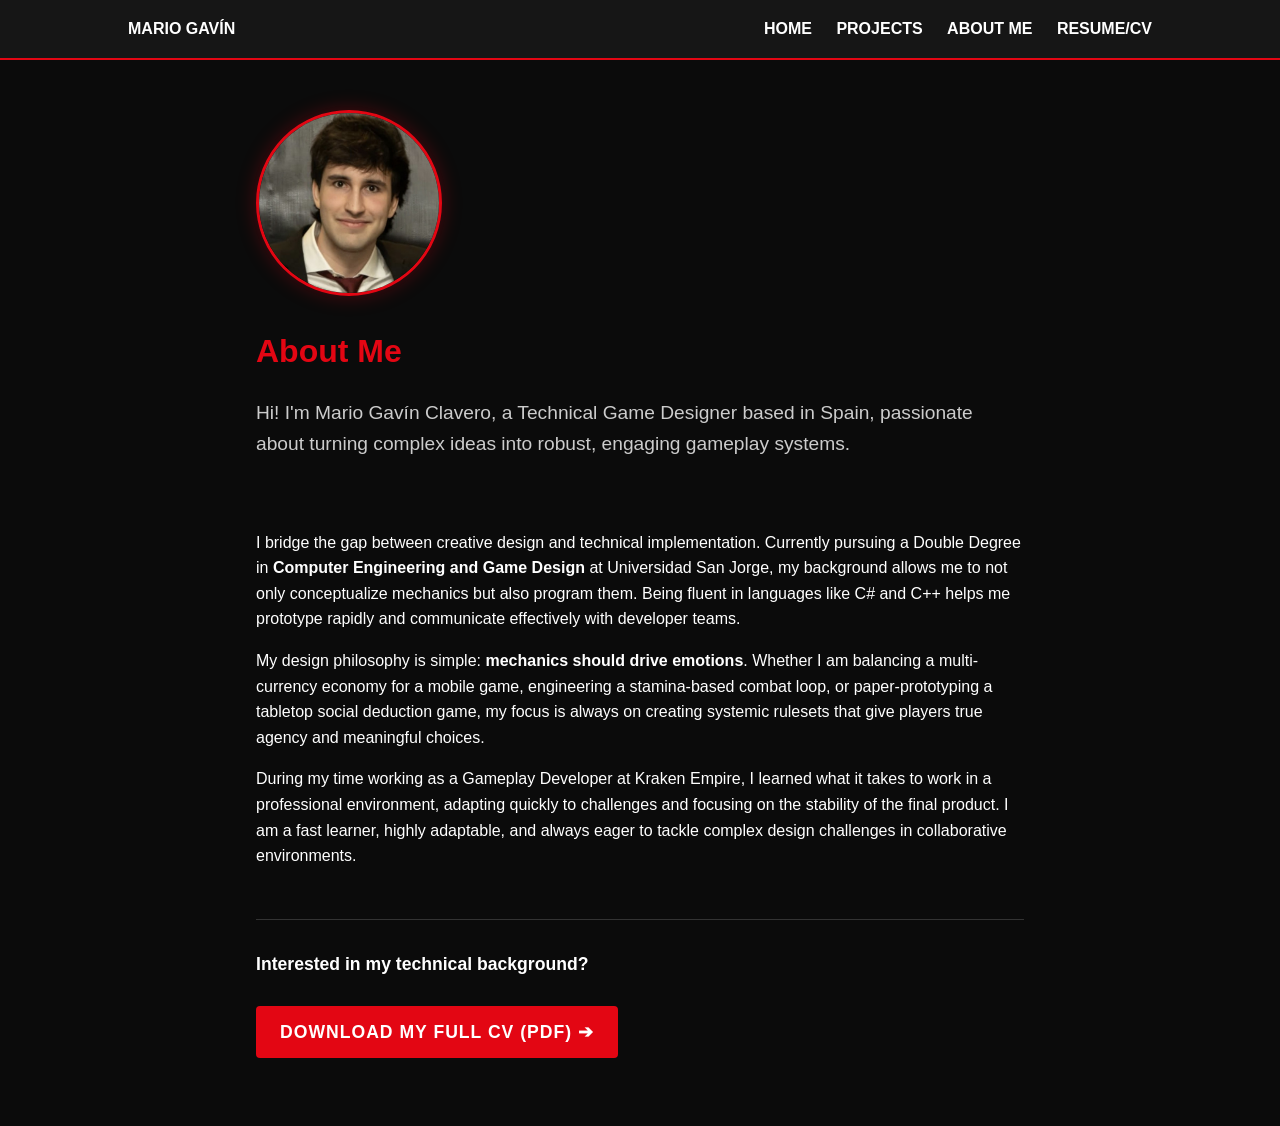
==== about.html @ c576b846 "todo" ====
<!DOCTYPE html>
<html lang="en">
<head>
    <meta charset="UTF-8">
    <title>About Me | Mario Gavín Clavero</title>
    <style>
        body { background: #0b0b0b; color: #fff; font-family: 'Inter', sans-serif; margin: 0; line-height: 1.6; }
        nav { background: #161616; padding: 1rem 10%; display: flex; justify-content: space-between; border-bottom: 2px solid #e30613; }
        nav a { color: #fff; text-decoration: none; margin-left: 20px; text-transform: uppercase; font-weight: bold; }
        .container { padding: 50px 20%; }
        h1 { color: #e30613; margin-top: 0; }
        .intro-text { font-size: 1.2rem; color: #ccc; margin-bottom: 30px; }
        @media (max-width: 768px) { .container { padding: 30px 10%; } }
    </style>
</head>
<body>
    <nav>
        <div class="logo" style="font-weight: bold;">MARIO GAVÍN</div>
        <div>
            <a href="index.html">Home</a>
            <a href="projects.html">Projects</a>
            <a href="about.html">About Me</a>
            <a href="cv.html">Resume/CV</a>
        </div>
    </nav>
    <div class="container">
        
        <div style="display: flex; align-items: center; gap: 30px; margin-bottom: 40px; flex-wrap: wrap;">
            <img src="Resources/MarioPhoto.jpg" alt="Mario Gavín Clavero" style="width: 180px; height: 180px; border-radius: 50%; object-fit: cover; border: 3px solid #e30613; box-shadow: 0 0 20px rgba(227, 6, 19, 0.3);">
            <div>
                <h1>About Me</h1>
                <p class="intro-text">Hi! I'm Mario Gavín Clavero, a Technical Game Designer based in Spain, passionate about turning complex ideas into robust, engaging gameplay systems.</p>
            </div>
        </div>
        
        <p>I bridge the gap between creative design and technical implementation. Currently pursuing a Double Degree in <strong>Computer Engineering and Game Design</strong> at Universidad San Jorge, my background allows me to not only conceptualize mechanics but also program them. Being fluent in languages like C# and C++ helps me prototype rapidly and communicate effectively with developer teams.</p>
        
        <p>My design philosophy is simple: <strong>mechanics should drive emotions</strong>. Whether I am balancing a multi-currency economy for a mobile game, engineering a stamina-based combat loop, or paper-prototyping a tabletop social deduction game, my focus is always on creating systemic rulesets that give players true agency and meaningful choices.</p>
        
        <p>During my time working as a Gameplay Developer at Kraken Empire, I learned what it takes to work in a professional environment, adapting quickly to challenges and focusing on the stability of the final product. I am a fast learner, highly adaptable, and always eager to tackle complex design challenges in collaborative environments.</p>

        <p style="margin-top: 50px; border-top: 1px solid #333; padding-top: 30px; font-size: 1.1rem;">
            <strong>Interested in my technical background?</strong><br><br>
            <a href="Resources/MARIO_GAVIN_CLAVERO_sCV.pdf" target="_blank" style="display: inline-block; padding: 12px 24px; background: #e30613; color: #fff; text-decoration: none; font-weight: bold; border-radius: 4px; text-transform: uppercase; letter-spacing: 1px;">
                Download my full CV (PDF) ➔
            </a>
        </p>

    </div>
</body>
</html>
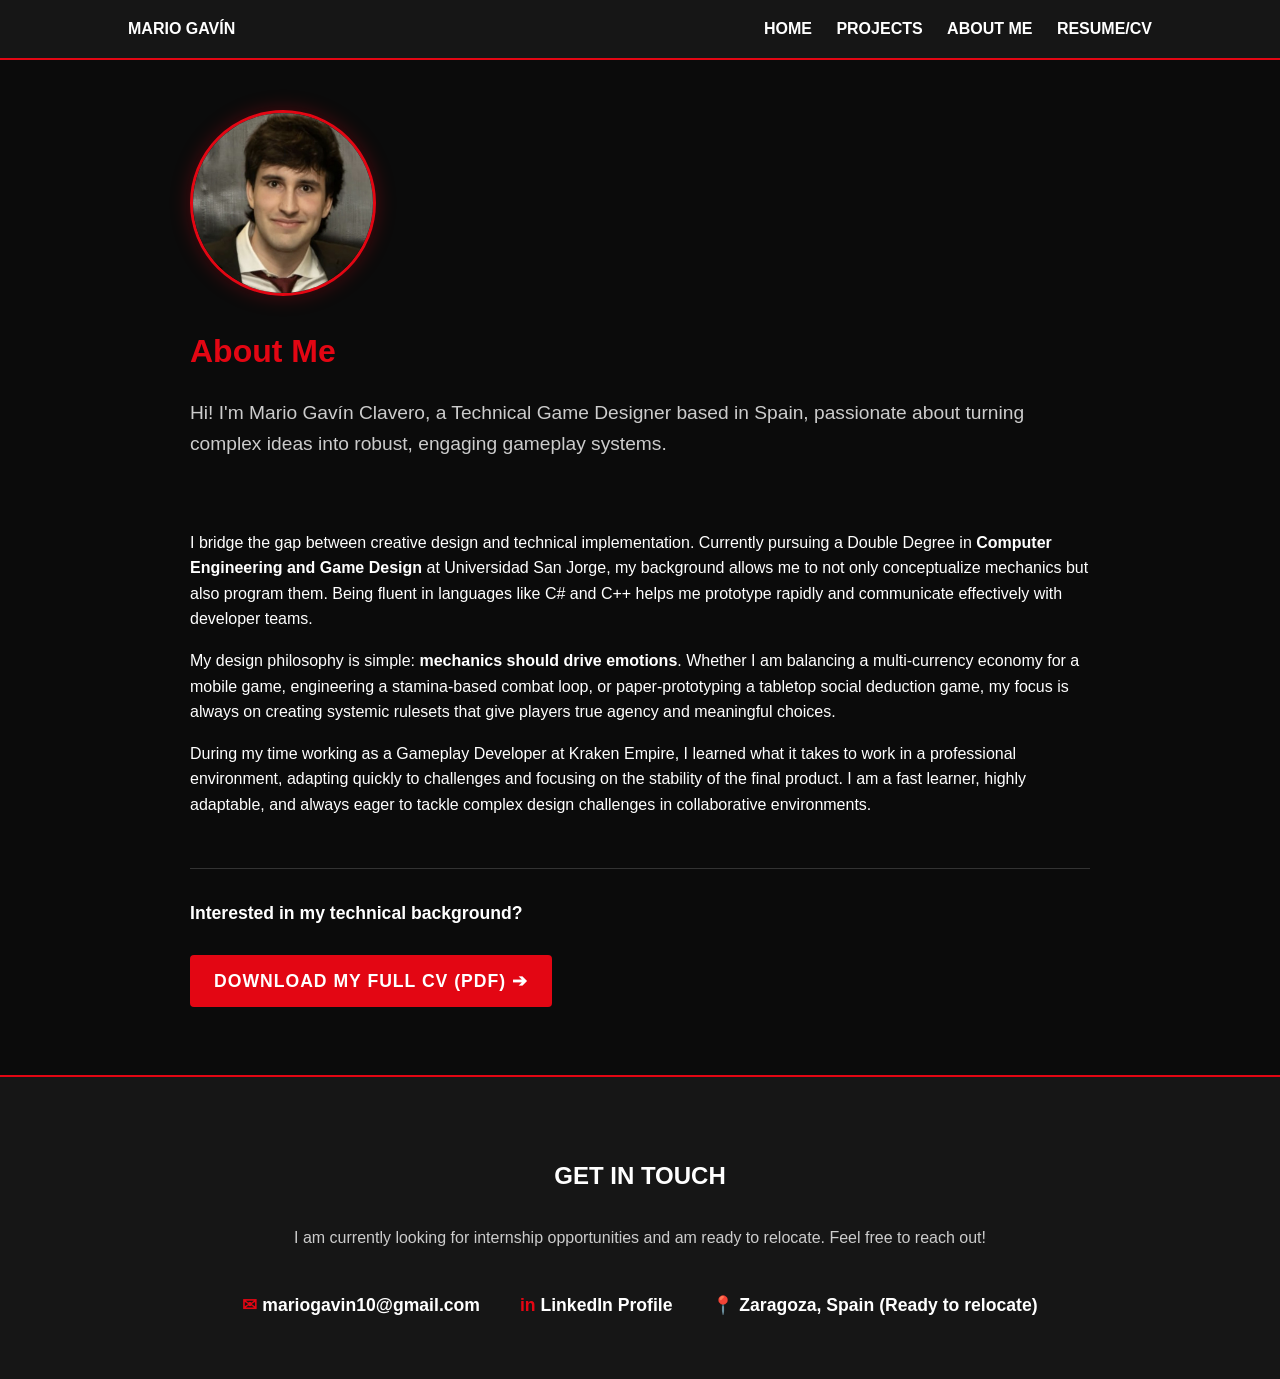
==== commit 28651a1d: "some fixes and changes" ====
--- a/about.html
+++ b/about.html
@@ -2,12 +2,13 @@
 <html lang="en">
 <head>
     <meta charset="UTF-8">
+    <meta name="viewport" content="width=device-width, initial-scale=1">
     <title>About Me | Mario Gavín Clavero</title>
     <style>
         body { background: #0b0b0b; color: #fff; font-family: 'Inter', sans-serif; margin: 0; line-height: 1.6; }
         nav { background: #161616; padding: 1rem 10%; display: flex; justify-content: space-between; border-bottom: 2px solid #e30613; }
         nav a { color: #fff; text-decoration: none; margin-left: 20px; text-transform: uppercase; font-weight: bold; }
-        .container { padding: 50px 20%; }
+            .container { max-width: 900px; margin: 0 auto; padding: 50px 10%; }
         h1 { color: #e30613; margin-top: 0; }
         .intro-text { font-size: 1.2rem; color: #ccc; margin-bottom: 30px; }
         @media (max-width: 768px) { .container { padding: 30px 10%; } }
@@ -41,11 +42,31 @@
 
         <p style="margin-top: 50px; border-top: 1px solid #333; padding-top: 30px; font-size: 1.1rem;">
             <strong>Interested in my technical background?</strong><br><br>
-            <a href="Resources/MARIO_GAVIN_CLAVERO_sCV.pdf" target="_blank" style="display: inline-block; padding: 12px 24px; background: #e30613; color: #fff; text-decoration: none; font-weight: bold; border-radius: 4px; text-transform: uppercase; letter-spacing: 1px;">
+            <a href="Resources/MARIO_GAVIN_CLAVERO_CV.pdf" target="_blank" rel="noopener noreferrer" style="display: inline-block; padding: 12px 24px; background: #e30613; color: #fff; text-decoration: none; font-weight: bold; border-radius: 4px; text-transform: uppercase; letter-spacing: 1px;">
                 Download my full CV (PDF) ➔
             </a>
         </p>
 
+        
+
     </div>
+    <section id="contact" style="background: #161616; padding: 60px 10%; border-top: 2px solid #e30613; text-align: center;">
+            <h2 style="color: #fff; margin-bottom: 30px;">GET IN TOUCH</h2>
+            <p style="color: #ccc; margin-bottom: 40px;">I am currently looking for internship opportunities and am ready to relocate. Feel free to reach out!</p>
+            
+            <div style="display: flex; justify-content: center; gap: 40px; flex-wrap: wrap;">
+                <a href="mailto:mariogavin10@gmail.com" style="color: #fff; text-decoration: none; font-weight: bold; font-size: 1.1rem;">
+                    <span style="color: #e30613;">✉</span> mariogavin10@gmail.com
+                </a>
+
+                <a href="https://www.linkedin.com/in/mario-gav%C3%ADn-180b50404/" target="_blank" rel="noopener noreferrer" style="color: #fff; text-decoration: none; font-weight: bold; font-size: 1.1rem;">
+                    <span style="color: #e30613;">in</span> LinkedIn Profile
+                </a>
+
+                <span style="color: #fff; font-weight: bold; font-size: 1.1rem;">
+                    <span style="color: #e30613;">📍</span> Zaragoza, Spain (Ready to relocate)
+                </span>
+            </div>
+        </section>
 </body>
 </html>
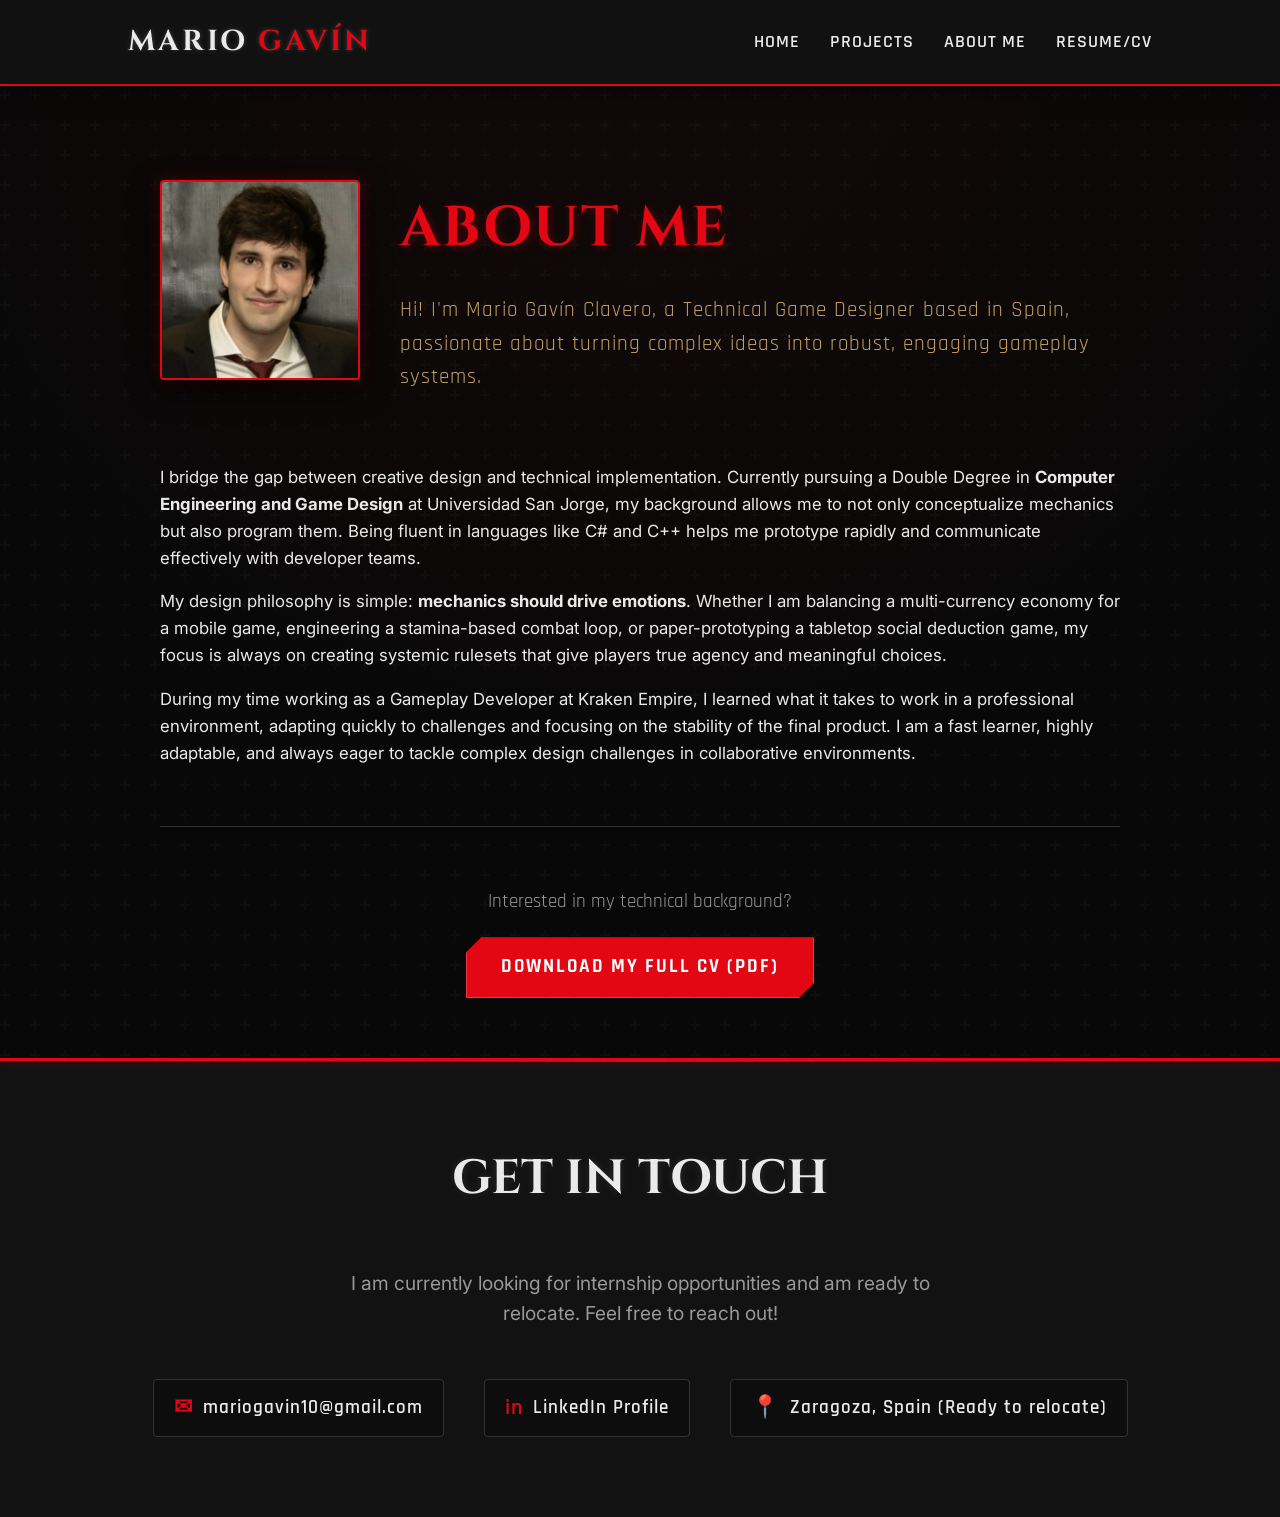
==== commit d68bdcee: "changed the style" ====
--- a/about.html
+++ b/about.html
@@ -4,33 +4,27 @@
     <meta charset="UTF-8">
     <meta name="viewport" content="width=device-width, initial-scale=1">
     <title>About Me | Mario Gavín Clavero</title>
-    <style>
-        body { background: #0b0b0b; color: #fff; font-family: 'Inter', sans-serif; margin: 0; line-height: 1.6; }
-        nav { background: #161616; padding: 1rem 10%; display: flex; justify-content: space-between; border-bottom: 2px solid #e30613; }
-        nav a { color: #fff; text-decoration: none; margin-left: 20px; text-transform: uppercase; font-weight: bold; }
-            .container { max-width: 900px; margin: 0 auto; padding: 50px 10%; }
-        h1 { color: #e30613; margin-top: 0; }
-        .intro-text { font-size: 1.2rem; color: #ccc; margin-bottom: 30px; }
-        @media (max-width: 768px) { .container { padding: 30px 10%; } }
-    </style>
+    <link rel="stylesheet" href="style.css">
 </head>
 <body>
     <nav>
-        <div class="logo" style="font-weight: bold;">MARIO GAVÍN</div>
-        <div>
+        <div class="logo">MARIO <span>GAVÍN</span></div>
+        <div class="nav-links">
             <a href="index.html">Home</a>
             <a href="projects.html">Projects</a>
             <a href="about.html">About Me</a>
-            <a href="cv.html">Resume/CV</a>
+            <a href="Resources/MARIO_GAVIN_CLAVERO_CV.pdf.png" target="_blank">Resume/CV</a>
         </div>
     </nav>
+
     <div class="container">
-        
-        <div style="display: flex; align-items: center; gap: 30px; margin-bottom: 40px; flex-wrap: wrap;">
-            <img src="Resources/MarioPhoto.jpg" alt="Mario Gavín Clavero" style="width: 180px; height: 180px; border-radius: 50%; object-fit: cover; border: 3px solid #e30613; box-shadow: 0 0 20px rgba(227, 6, 19, 0.3);">
-            <div>
+        <div style="display: flex; align-items: center; gap: 40px; margin-bottom: 50px; flex-wrap: wrap;">
+            <img src="Resources/MarioPhoto.jpg" alt="Mario Gavín Clavero" style="width: 200px; height: 200px; border-radius: 4px; object-fit: cover; border: 2px solid var(--accent-red); box-shadow: 0 10px 30px rgba(0,0,0,0.8), 0 0 15px rgba(227, 6, 19, 0.3);">
+            <div style="flex: 1; min-width: 300px;">
                 <h1>About Me</h1>
-                <p class="intro-text">Hi! I'm Mario Gavín Clavero, a Technical Game Designer based in Spain, passionate about turning complex ideas into robust, engaging gameplay systems.</p>
+                <p style="font-family: var(--font-tech); font-size: 1.3rem; color: var(--accent-gold); letter-spacing: 1px; margin-bottom: 20px;">
+                    Hi! I'm Mario Gavín Clavero, a Technical Game Designer based in Spain, passionate about turning complex ideas into robust, engaging gameplay systems.
+                </p>
             </div>
         </div>
         
@@ -40,33 +34,29 @@
         
         <p>During my time working as a Gameplay Developer at Kraken Empire, I learned what it takes to work in a professional environment, adapting quickly to challenges and focusing on the stability of the final product. I am a fast learner, highly adaptable, and always eager to tackle complex design challenges in collaborative environments.</p>
 
-        <p style="margin-top: 50px; border-top: 1px solid #333; padding-top: 30px; font-size: 1.1rem;">
-            <strong>Interested in my technical background?</strong><br><br>
-            <a href="Resources/MARIO_GAVIN_CLAVERO_CV.pdf" target="_blank" rel="noopener noreferrer" style="display: inline-block; padding: 12px 24px; background: #e30613; color: #fff; text-decoration: none; font-weight: bold; border-radius: 4px; text-transform: uppercase; letter-spacing: 1px;">
-                Download my full CV (PDF) ➔
+        <div style="margin-top: 60px; border-top: 1px solid #333; padding-top: 40px; text-align: center;">
+            <p style="font-family: var(--font-tech); font-size: 1.2rem; color: var(--text-muted); margin-bottom: 20px;">Interested in my technical background?</p>
+            <a href="Resources/MARIO_GAVIN_CLAVERO_CV.pdf.png" target="_blank" rel="noopener noreferrer" class="btn">
+                Download my full CV (PDF)
             </a>
-        </p>
+        </div>
+    </div>
 
+    <section id="contact" class="contact-footer">
+        <h2>GET IN TOUCH</h2>
+        <p>I am currently looking for internship opportunities and am ready to relocate. Feel free to reach out!</p>
         
-
-    </div>
-    <section id="contact" style="background: #161616; padding: 60px 10%; border-top: 2px solid #e30613; text-align: center;">
-            <h2 style="color: #fff; margin-bottom: 30px;">GET IN TOUCH</h2>
-            <p style="color: #ccc; margin-bottom: 40px;">I am currently looking for internship opportunities and am ready to relocate. Feel free to reach out!</p>
-            
-            <div style="display: flex; justify-content: center; gap: 40px; flex-wrap: wrap;">
-                <a href="mailto:mariogavin10@gmail.com" style="color: #fff; text-decoration: none; font-weight: bold; font-size: 1.1rem;">
-                    <span style="color: #e30613;">✉</span> mariogavin10@gmail.com
-                </a>
-
-                <a href="https://www.linkedin.com/in/mario-gav%C3%ADn-180b50404/" target="_blank" rel="noopener noreferrer" style="color: #fff; text-decoration: none; font-weight: bold; font-size: 1.1rem;">
-                    <span style="color: #e30613;">in</span> LinkedIn Profile
-                </a>
-
-                <span style="color: #fff; font-weight: bold; font-size: 1.1rem;">
-                    <span style="color: #e30613;">📍</span> Zaragoza, Spain (Ready to relocate)
-                </span>
-            </div>
-        </section>
+        <div class="contact-links">
+            <a href="mailto:mariogavin10@gmail.com" class="contact-item">
+                <span class="icon">✉</span> mariogavin10@gmail.com
+            </a>
+            <a href="https://www.linkedin.com/in/mario-gav%C3%ADn-180b50404/" target="_blank" rel="noopener noreferrer" class="contact-item">
+                <span class="icon">in</span> LinkedIn Profile
+            </a>
+            <span class="contact-item">
+                <span class="icon">📍</span> Zaragoza, Spain (Ready to relocate)
+            </span>
+        </div>
+    </section>
 </body>
 </html>
--- a/style.css
+++ b/style.css
@@ -0,0 +1,451 @@
+@import url('https://fonts.googleapis.com/css2?family=Cinzel:wght@400;700&family=Rajdhani:wght@400;600;700&family=Inter:wght@300;400;700&display=swap');
+
+:root {
+    --bg-color: #080808;
+    --surface-color: #121212;
+    --surface-light: #1e1e1e;
+    --accent-red: #e30613; /* CDPR iconic red */
+    --accent-gold: #c2a064; /* Witcher elegant touch */
+    --text-main: #eaeaea;
+    --text-muted: #999;
+    --font-heading: 'Cinzel', serif; /* Dark fantasy / Witcher elegance */
+    --font-body: 'Inter', sans-serif;
+    --font-tech: 'Rajdhani', sans-serif; /* Cyberpunk / Tech feel */
+}
+
+* {
+    box-sizing: border-box;
+}
+
+body {
+    background-color: var(--bg-color);
+    color: var(--text-main);
+    font-family: var(--font-body);
+    margin: 0;
+    line-height: 1.6;
+    background-image: radial-gradient(circle at 50% 0%, rgba(227, 6, 19, 0.05) 0%, transparent 50%),
+                      url("data:image/svg+xml,%3Csvg width='60' height='60' viewBox='0 0 60 60' xmlns='http://www.w3.org/2000/svg'%3E%3Cg fill='none' fill-rule='evenodd'%3E%3Cg fill='%23ffffff' fill-opacity='0.02'%3E%3Cpath d='M36 34v-4h-2v4h-4v2h4v4h2v-4h4v-2h-4zm0-30V0h-2v4h-4v2h4v4h2V6h4V4h-4zM6 34v-4H4v4H0v2h4v4h2v-4h4v-2H6zM6 4V0H4v4H0v2h4v4h2V6h4V4H6z'/%3E%3C/g%3E%3C/g%3E%3C/svg%3E");
+    /* The SVG adds a subtle tech grid, while the radial gradient adds a menacing red glow */
+}
+
+/* --- TYPOGRAPHY --- */
+h1, h2, h3, .logo {
+    font-family: var(--font-heading);
+    text-transform: uppercase;
+    font-weight: 700;
+}
+
+h1 {
+    color: var(--accent-red);
+    font-size: 3.5rem;
+    margin-bottom: 15px;
+    letter-spacing: 2px;
+    text-shadow: 2px 2px 10px rgba(227, 6, 19, 0.3);
+}
+
+h2 {
+    color: var(--accent-gold);
+    font-size: 2.2rem;
+    border-bottom: 1px solid rgba(194, 160, 100, 0.3);
+    padding-bottom: 10px;
+    margin-top: 50px;
+}
+
+p {
+    font-size: 1.05rem;
+    color: var(--text-main);
+}
+
+a {
+    color: var(--accent-red);
+    transition: all 0.3s ease;
+}
+
+a:hover {
+    color: var(--accent-gold);
+}
+
+/* --- NAVIGATION --- */
+nav {
+    background-color: rgba(18, 18, 18, 0.95);
+    backdrop-filter: blur(5px);
+    padding: 1.2rem 10%;
+    display: flex;
+    justify-content: space-between;
+    align-items: center;
+    border-bottom: 2px solid var(--accent-red);
+    position: sticky;
+    top: 0;
+    z-index: 100;
+    box-shadow: 0 4px 20px rgba(0, 0, 0, 0.5);
+}
+
+.logo {
+    font-size: 1.8rem;
+    color: var(--text-main);
+    letter-spacing: 3px;
+    text-shadow: 0 0 5px rgba(255,255,255,0.2);
+}
+
+.logo span {
+    color: var(--accent-red);
+}
+
+nav div.nav-links {
+    display: flex;
+    gap: 30px;
+}
+
+nav a {
+    color: var(--text-main);
+    text-decoration: none;
+    font-family: var(--font-tech);
+    text-transform: uppercase;
+    font-size: 1.1rem;
+    font-weight: 600;
+    letter-spacing: 1px;
+    position: relative;
+}
+
+nav a::after {
+    content: '';
+    position: absolute;
+    width: 0;
+    height: 2px;
+    bottom: -5px;
+    left: 0;
+    background-color: var(--accent-red);
+    transition: width 0.3s ease;
+}
+
+nav a:hover::after {
+    width: 100%;
+}
+
+nav a:hover {
+    color: var(--accent-red);
+    text-shadow: 0 0 8px rgba(227, 6, 19, 0.6);
+}
+
+/* --- LAYOUT & CONTAINERS --- */
+.container {
+    max-width: 1000px;
+    margin: 0 auto;
+    padding: 60px 20px;
+}
+
+/* --- HERO SECTION (index.html) --- */
+.hero {
+    height: calc(100vh - 80px);
+    display: flex;
+    flex-direction: column;
+    justify-content: center;
+    align-items: center;
+    text-align: center;
+    position: relative;
+    overflow: hidden;
+}
+
+.hero p.subtitle {
+    font-family: var(--font-tech);
+    font-size: 1.5rem;
+    color: var(--accent-gold);
+    font-weight: 700;
+    letter-spacing: 6px;
+    text-transform: uppercase;
+    margin-bottom: 10px;
+}
+
+.hero h1 {
+    font-size: 5rem;
+    margin: 0;
+    color: var(--text-main);
+    text-shadow: none;
+    position: relative;
+}
+
+.hero h1 .last-name {
+    color: var(--accent-red);
+}
+
+.hero p.desc {
+    color: var(--text-muted);
+    font-size: 1.2rem;
+    letter-spacing: 1px;
+    max-width: 600px;
+    margin: 20px auto 40px;
+}
+
+/* --- BUTTONS --- */
+.btn, .cta-btn {
+    display: inline-block;
+    padding: 15px 35px;
+    background: var(--accent-red);
+    color: #fff;
+    text-decoration: none;
+    font-family: var(--font-tech);
+    font-size: 1.2rem;
+    font-weight: 700;
+    text-transform: uppercase;
+    letter-spacing: 2px;
+    position: relative;
+    border: none;
+    cursor: pointer;
+    clip-path: polygon(15px 0, 100% 0, 100% calc(100% - 15px), calc(100% - 15px) 100%, 0 100%, 0 15px); /* Cyberpunk cut corners */
+    transition: all 0.3s ease;
+    box-shadow: inset 0 0 0 1px rgba(255,255,255,0.2);
+}
+
+.btn:hover, .cta-btn:hover {
+    background: var(--accent-gold);
+    color: #000;
+    box-shadow: 0 0 20px rgba(194, 160, 100, 0.6);
+    transform: translateY(-2px);
+}
+
+/* --- PROJECT CARDS --- */
+.project-card {
+    background: var(--surface-color);
+    margin-bottom: 60px;
+    border-radius: 4px;
+    overflow: hidden;
+    border: 1px solid #333;
+    display: flex;
+    flex-direction: column;
+    transition: transform 0.3s ease, box-shadow 0.3s ease;
+    position: relative;
+}
+
+.project-card::before {
+    content: '';
+    position: absolute;
+    top: 0; left: 0;
+    width: 4px;
+    height: 100%;
+    background: var(--accent-red);
+}
+
+.project-card:hover {
+    transform: translateY(-5px);
+    box-shadow: 0 10px 30px rgba(0,0,0,0.8), 0 0 15px rgba(227, 6, 19, 0.2);
+    border-color: var(--accent-red);
+}
+
+.project-image {
+    width: 100%;
+    height: 350px;
+    object-fit: cover;
+    border-bottom: 2px solid #333;
+    filter: brightness(0.8) contrast(1.1);
+    transition: filter 0.3s ease;
+}
+
+.project-card:hover .project-image {
+    filter: brightness(1) contrast(1);
+}
+
+.project-info {
+    padding: 40px;
+}
+
+.tag {
+    background: transparent;
+    border: 1px solid var(--accent-gold);
+    color: var(--accent-gold);
+    padding: 6px 12px;
+    font-family: var(--font-tech);
+    font-size: 0.9rem;
+    font-weight: 700;
+    letter-spacing: 1px;
+    border-radius: 2px;
+    display: inline-block;
+    margin-bottom: 15px;
+}
+
+.project-info h2 {
+    margin: 0 0 15px 0;
+    border: none;
+    font-size: 2.5rem;
+    color: var(--text-main);
+}
+
+.btn-more {
+    color: var(--accent-red);
+    font-family: var(--font-tech);
+    font-weight: 700;
+    text-decoration: none;
+    font-size: 1.1rem;
+    display: inline-flex;
+    align-items: center;
+    margin-top: 20px;
+    text-transform: uppercase;
+    letter-spacing: 1px;
+}
+
+.btn-more:hover {
+    color: var(--accent-gold);
+}
+
+/* --- DETAILS PAGES --- */
+.role-tag {
+    color: var(--accent-gold);
+    font-family: var(--font-tech);
+    font-weight: bold;
+    font-size: 1.3rem;
+    text-transform: uppercase;
+    letter-spacing: 2px;
+    display: block;
+    margin-bottom: 40px;
+}
+
+.highlight {
+    background: var(--surface-color);
+    padding: 25px;
+    border-left: 4px solid var(--accent-red);
+    margin: 30px 0;
+    font-style: italic;
+    color: var(--text-main);
+    font-size: 1.1rem;
+    box-shadow: inset 0 0 20px rgba(0,0,0,0.5);
+}
+
+ul {
+    padding-left: 20px;
+    margin-bottom: 30px;
+}
+
+li {
+    margin-bottom: 15px;
+    color: var(--text-muted);
+}
+
+li strong {
+    color: var(--text-main);
+    font-family: var(--font-tech);
+    font-size: 1.1rem;
+    letter-spacing: 0.5px;
+}
+
+/* Media Containers */
+.media-container video, .media-container img {
+    box-shadow: 0 10px 30px rgba(0,0,0,0.8);
+    border: 1px solid #333;
+}
+
+/* Economy Table (Nekosmic) */
+.table-container {
+    background: var(--surface-color);
+    border: 1px solid #333;
+    padding: 25px;
+    border-radius: 4px;
+    margin: 40px 0;
+    box-shadow: 0 5px 15px rgba(0,0,0,0.5);
+}
+
+.economy-table {
+    width: 100%;
+    border-collapse: collapse;
+    font-size: 1rem;
+    color: var(--text-muted);
+}
+
+.economy-table thead th {
+    text-align: left;
+    padding: 15px;
+    border-bottom: 2px solid var(--accent-red);
+    color: var(--text-main);
+    font-family: var(--font-tech);
+    text-transform: uppercase;
+    letter-spacing: 1px;
+    background: rgba(0,0,0,0.3);
+}
+
+.economy-table tbody td {
+    padding: 15px;
+    border-bottom: 1px solid #222;
+}
+
+.economy-table tbody tr:hover td {
+    background: rgba(227, 6, 19, 0.05);
+    color: var(--text-main);
+}
+
+/* --- FOOTER / CONTACT --- */
+.contact-footer {
+    background: var(--surface-color);
+    padding: 80px 10%;
+    border-top: 3px solid var(--accent-red);
+    text-align: center;
+    position: relative;
+    overflow: hidden;
+}
+
+.contact-footer::before {
+    content: '';
+    position: absolute;
+    top: 0; left: 0; right: 0;
+    height: 1px;
+    background: linear-gradient(90deg, transparent, var(--accent-red), transparent);
+    box-shadow: 0 0 10px var(--accent-red);
+}
+
+.contact-footer h2 {
+    color: var(--text-main);
+    margin-top: 0;
+    border: none;
+    font-size: 3rem;
+    text-shadow: 0 0 10px rgba(255,255,255,0.1);
+}
+
+.contact-footer > p {
+    color: var(--text-muted);
+    font-size: 1.2rem;
+    margin-bottom: 50px;
+    max-width: 600px;
+    margin-left: auto;
+    margin-right: auto;
+}
+
+.contact-links {
+    display: flex;
+    justify-content: center;
+    gap: 40px;
+    flex-wrap: wrap;
+}
+
+.contact-item {
+    display: flex;
+    align-items: center;
+    gap: 10px;
+    color: var(--text-main);
+    text-decoration: none;
+    font-family: var(--font-tech);
+    font-weight: 600;
+    font-size: 1.2rem;
+    letter-spacing: 1px;
+    padding: 10px 20px;
+    background: rgba(0,0,0,0.3);
+    border: 1px solid #333;
+    border-radius: 4px;
+    transition: all 0.3s ease;
+}
+
+.contact-item:hover {
+    border-color: var(--accent-red);
+    box-shadow: 0 0 15px rgba(227, 6, 19, 0.2);
+    transform: translateY(-3px);
+    color: var(--accent-gold);
+}
+
+.contact-item .icon {
+    color: var(--accent-red);
+    font-size: 1.4rem;
+}
+
+@media (max-width: 768px) {
+    .hero h1 { font-size: 3rem; }
+    nav { flex-direction: column; gap: 15px; }
+    nav div.nav-links { flex-wrap: wrap; justify-content: center; }
+    .contact-links { flex-direction: column; align-items: center; }
+    .project-image { height: 250px; }
+}
